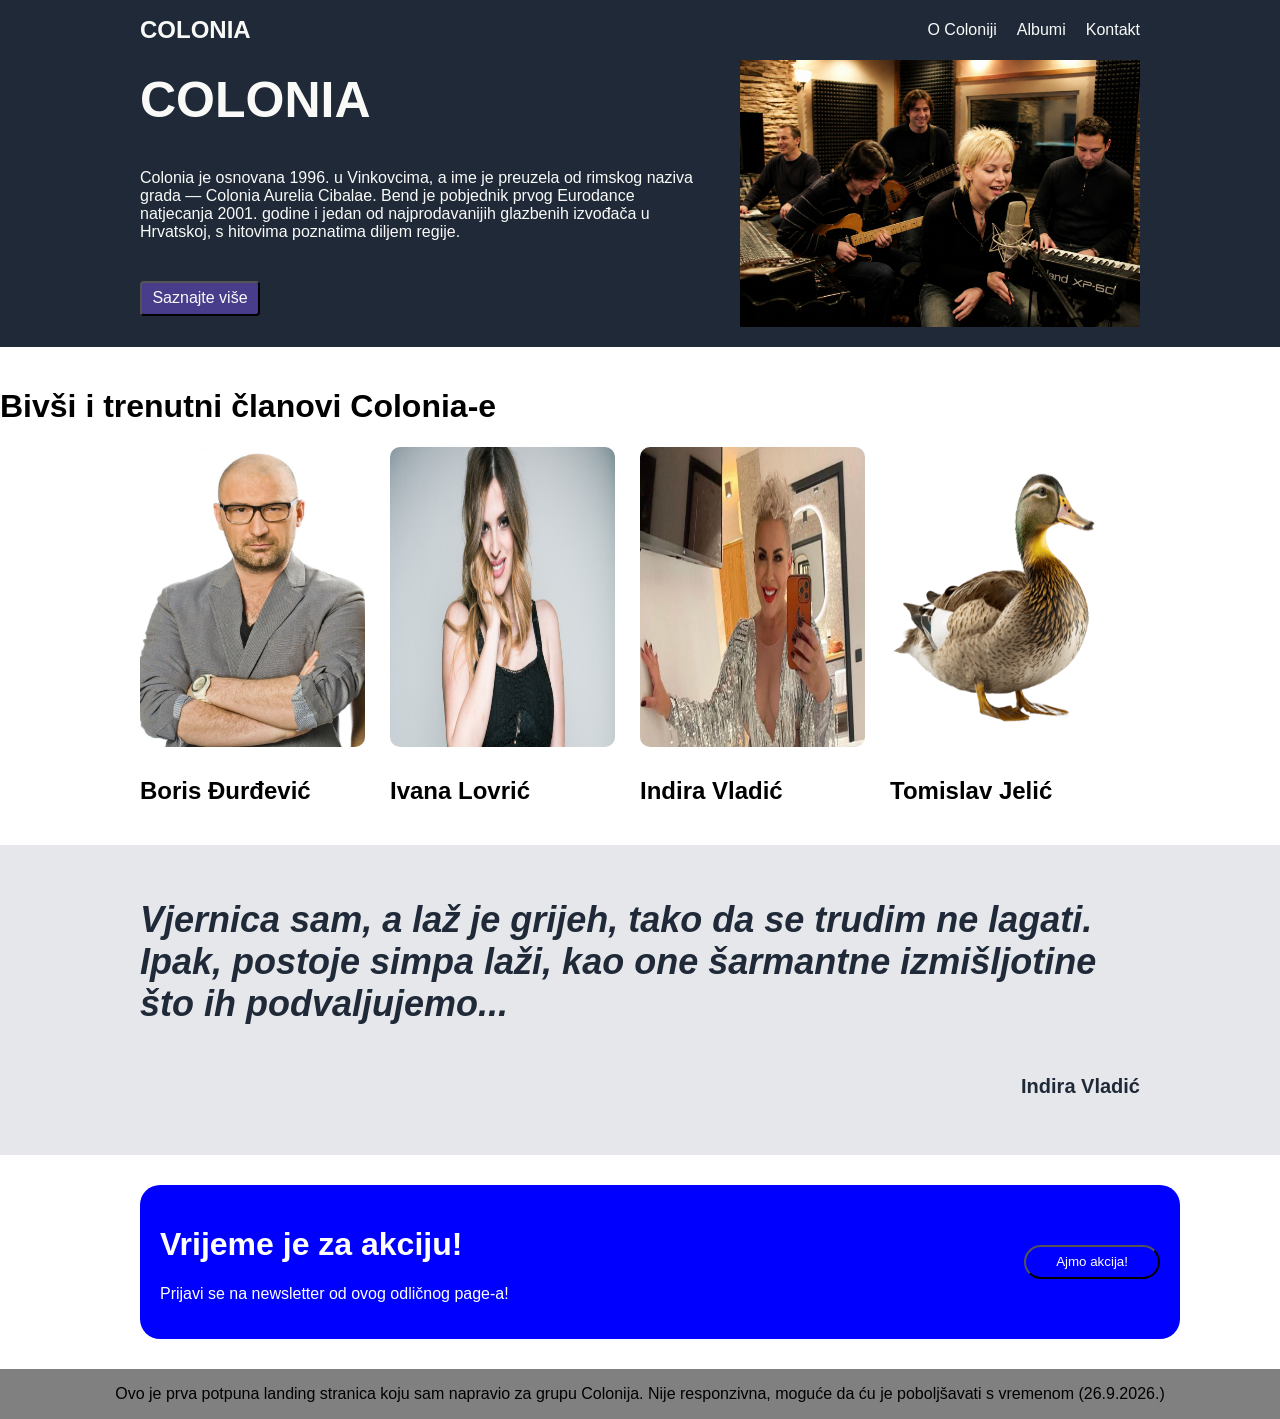
==== index.html @ 2676424a "Demo version of Colonia web-page" ====
<!DOCTYPE html>
<html>
    <head>
        <title>Colonia - web stranica</title>
        <meta charset="utf-8">
        <link rel="stylesheet" href="style.css">
    </head>

    <body>
        <div class="hero-background">
            <div class="header">
                <div class="container">
                    <h1 class="logo">COLONIA</h1>
                    <div class="links">
                        <div class="hyperlink"><a>O Coloniji</a></div>
                        <div class="hyperlink"><a>Albumi</a></div>
                        <div class="hyperlink"><a>Kontakt</a></div>
                    </div>
                </div>
            </div>
        
            <div class="hero">
                <div class="container">
                    <div class="basic-info">
                        <h1 style="font-size:50px; font-weight:bolder; margin:0;">COLONIA</h1>
                        <p>Colonia je osnovana 1996. u Vinkovcima, a ime je preuzela od rimskog naziva grada — Colonia Aurelia Cibalae. Bend je pobjednik prvog Eurodance natjecanja 2001. godine i jedan od najprodavanijih glazbenih izvođača u Hrvatskoj, s hitovima poznatima diljem regije.</p>
                        <button class="button-hero">Saznajte više</button>
                    </div>
                    <img class="hero-image" src="./images/colonia.jpeg">
                </div>
            </div>
        </div>
        <div class="members">
            <h1 style="justify-self: center;" class="members-main">Bivši i trenutni članovi Colonia-e</h1>
            <div class="container">
                <div class="member">
                    <img src="./images/borisdjurdjevic.jpg">
                    <h2>Boris Đurđević</h2>
                </div>
                <div class="member">
                    <img src="./images/ivanalovric.png">
                    <h2>Ivana Lovrić</h2>
                </div>
                <div class="member">
                    <img src="./images/indiralovric.jpeg">
                    <h2>Indira Vladić</h2>
                </div>
                <div class="member">
                    <img src="./images/tomislavjelic.png">
                    <h2>Tomislav Jelić</h2>
                </div>
            </div>
        </div>
        <div class="quote">
            <div class="container">
                <h1 style="font-style:italic; font-size:36px;">Vjernica sam, a laž je grijeh, tako da se trudim ne lagati. Ipak, postoje simpa laži, kao one šarmantne izmišljotine što ih podvaljujemo...</h1>
                <h4 style="align-self: flex-end; font-size:20px;">Indira Vladić</h4>
            </div>
        </div>
        <div class="action-call">
            <div class="container">
                <div class="action-popup">
                    <div class="action-message">
                        <h1>Vrijeme je za akciju!</h1>
                        <p>Prijavi se na newsletter od ovog odličnog page-a!</p>
                    </div>
                    <button class="action-button">Ajmo akcija!</button>
                </div>
            </div>
        </div>
        <div class="footer">
            <p>Ovo je prva potpuna landing stranica koju sam napravio za grupu Colonija. Nije responzivna, moguće da ću je poboljšavati s vremenom (26.9.2026.)</p>
        </div>
    </body>
</html>
---- style.css ----
body {
    font-family: 'Roboto', sans-serif;
    margin:0;
    padding:0;
}

.container {
    max-width: 1000px;
    margin: 0 auto;
}

.header .container, 
.hero .container {
    display:flex;
    flex-direction:row;
    justify-content:space-between;
    align-items:center;
    color: #F9FAF8;
}

.hero .container {
    gap:30px;
}

.basic-info {
    display: flex;
    flex-direction:column;
    align-items:space-between;
    padding:0;
    gap:24px;
}

.links {
    gap: 20px;
    display: flex;
    flex-direction:row;
}

.logo {
    font-size: 24px;
}

.hero-background {
    background-color: #1F2937;
    padding-bottom: 20px;
}

.hero-image {
    max-width:400px;
    height:auto;
}

.button-hero {
    height:35px;
    width:120px;
    font-size:16px;
    border-radius:4px;
    background-color:darkslateblue;
    color:#F9FAF8;
    box-shadow: 3px;
}

.members {
    padding-top: 20px;
    padding-bottom: 20px;
}


.members .container {
    display:flex;
    flex-direction:row;
    gap:25px;
}

.member {
    display:flex;
    flex-direction:column;
    gap:10px;
}

.member img {
    width:225px;
    height:300px;
    border-radius: 10px;
}

.quote {
    background-color: #E5E7EB;
    color:#1F2937;
    padding:30px;
}

.quote .container {
    display:flex;
    flex-direction:column;
}

.action-call {
    padding:30px;
}

.action-popup {
    width:100%;
    height:auto;
    background-color: blue;
    display: flex;
    padding:20px;
    border-radius:20px;
    box-shadow: 20px;
    justify-content: space-between;
    align-items:center;
}

.action-message {
    display:block;
    color: white;
}

.action-button {
    display:flex;
    padding: 15px 30px;
    background-color: transparent;
    height: 20px;
    border-radius: 20px;
    color:white;
    align-items: center;
    justify-content: center;
}

.footer {
    display:flex;
    align-items: center;
    justify-content: center;
    margin-top: auto;
    background-color:gray
}
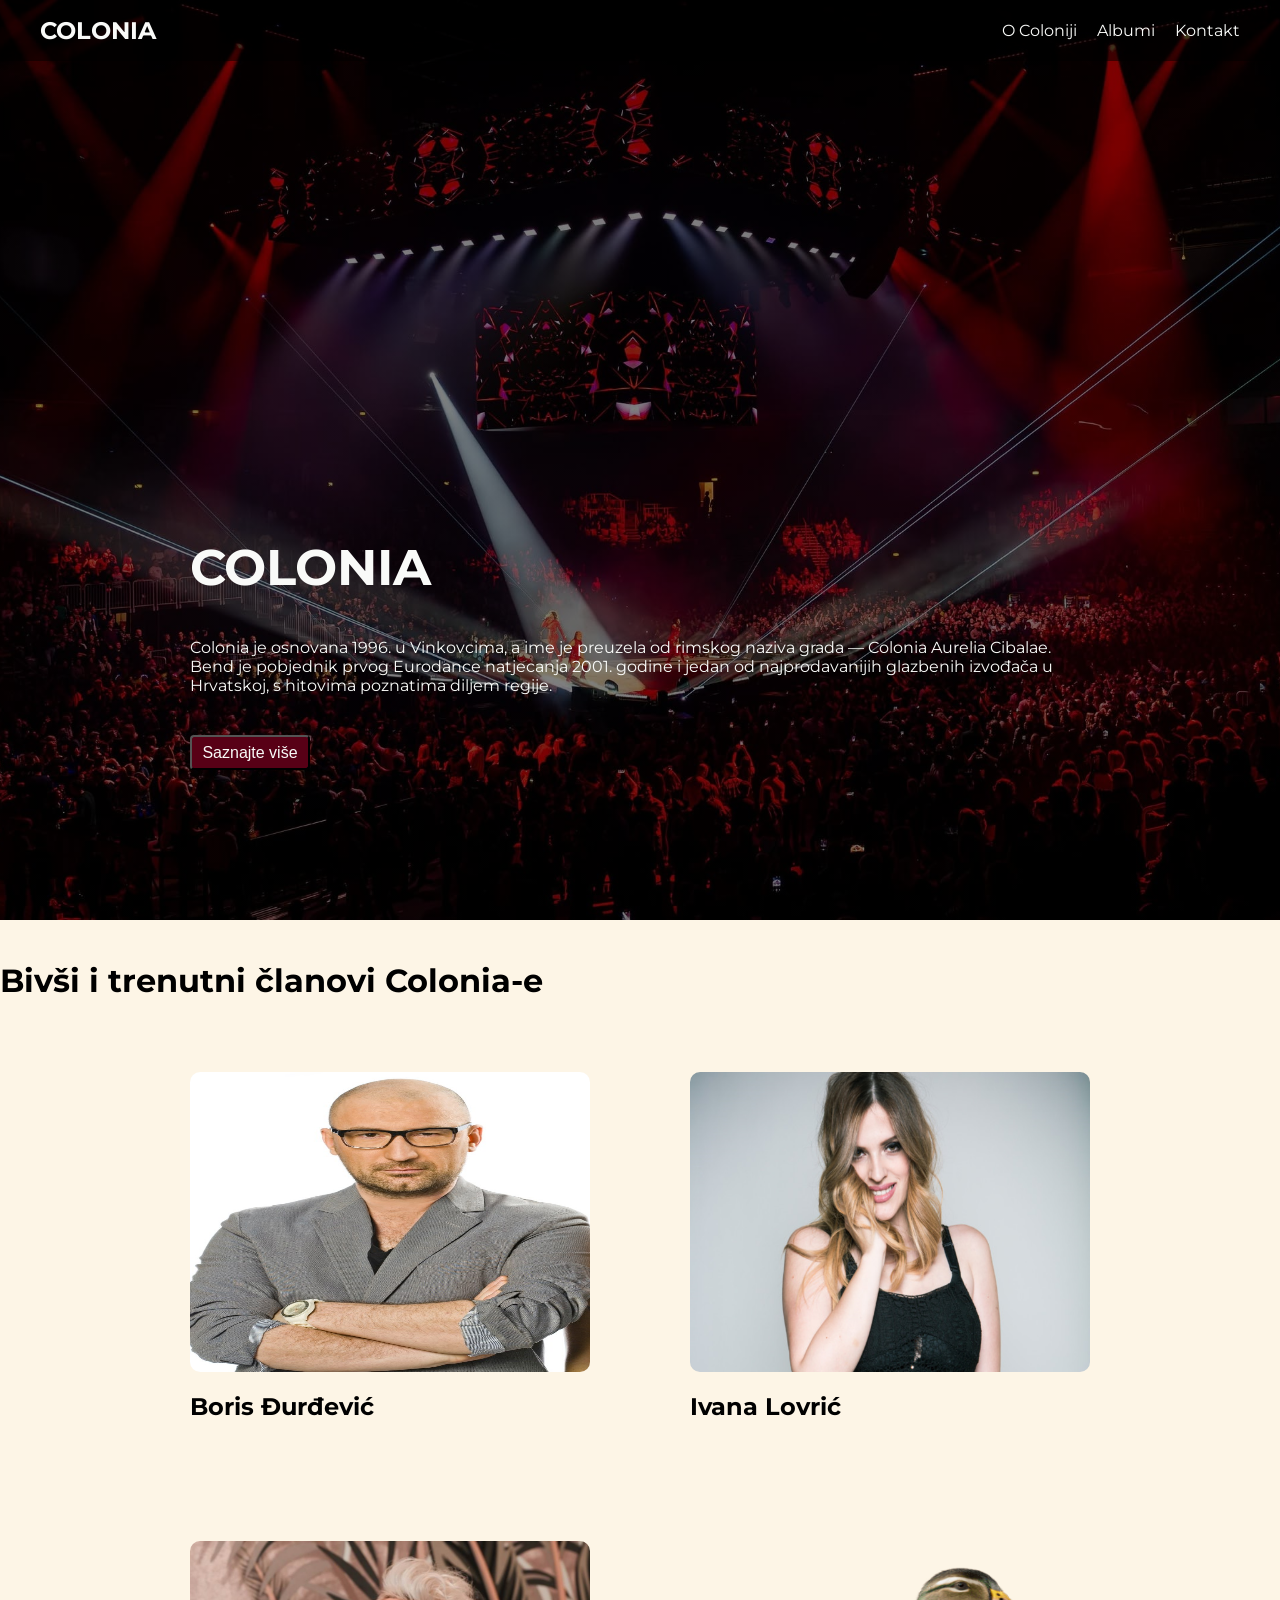
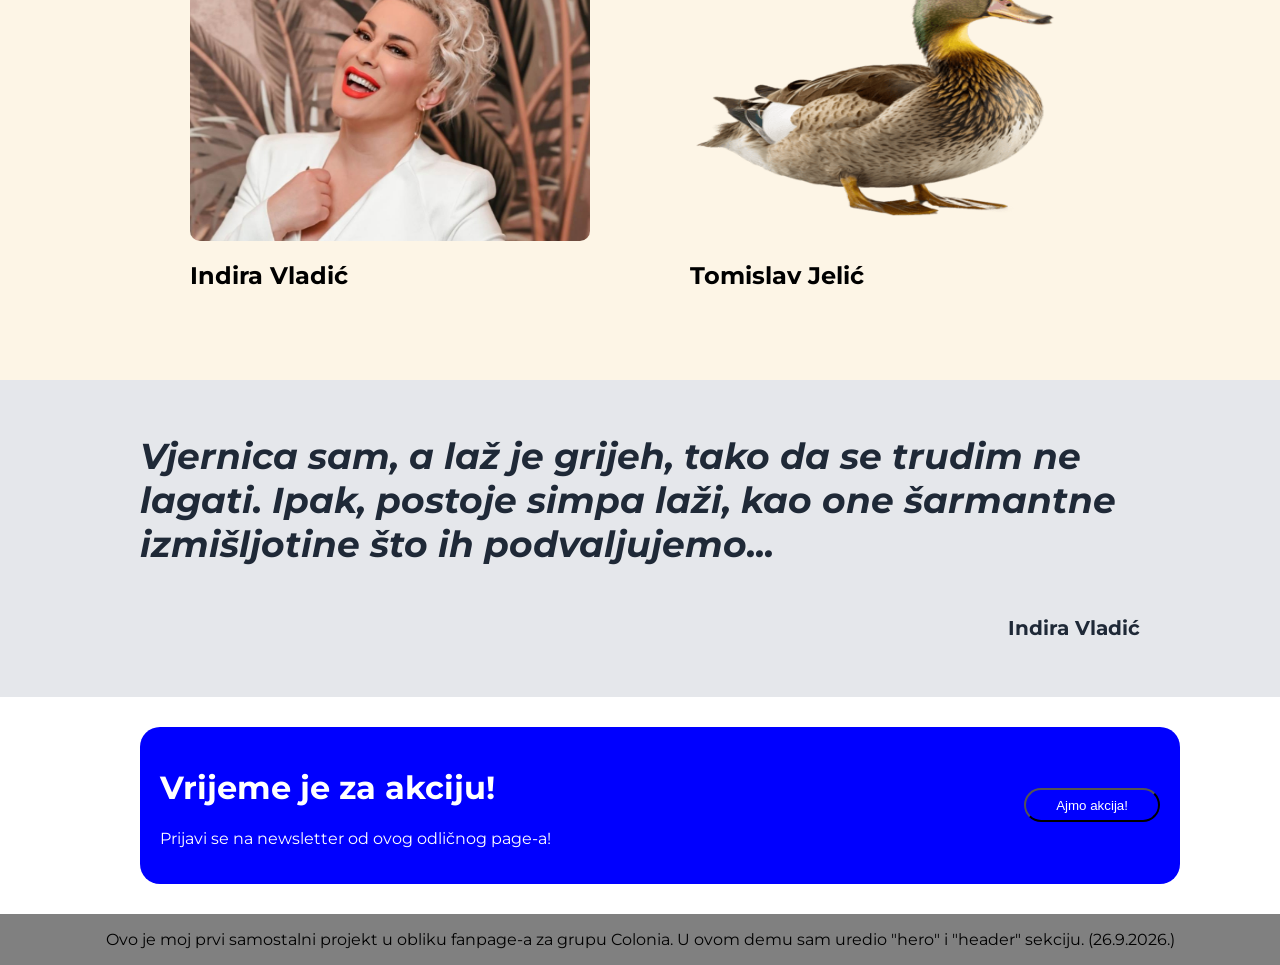
==== commit 5c082527: "Edited hero and header sections" ====
--- a/index.html
+++ b/index.html
@@ -4,6 +4,7 @@
         <title>Colonia - web stranica</title>
         <meta charset="utf-8">
         <link rel="stylesheet" href="style.css">
+        <link href="https://fonts.googleapis.com/css2?family=Montserrat:wght@400;700&display=swap" rel="stylesheet">
     </head>
 
     <body>
@@ -22,11 +23,10 @@
             <div class="hero">
                 <div class="container">
                     <div class="basic-info">
-                        <h1 style="font-size:50px; font-weight:bolder; margin:0;">COLONIA</h1>
+                        <h1>COLONIA</h1>
                         <p>Colonia je osnovana 1996. u Vinkovcima, a ime je preuzela od rimskog naziva grada — Colonia Aurelia Cibalae. Bend je pobjednik prvog Eurodance natjecanja 2001. godine i jedan od najprodavanijih glazbenih izvođača u Hrvatskoj, s hitovima poznatima diljem regije.</p>
                         <button class="button-hero">Saznajte više</button>
                     </div>
-                    <img class="hero-image" src="./images/colonia.jpeg">
                 </div>
             </div>
         </div>
@@ -42,7 +42,7 @@
                     <h2>Ivana Lovrić</h2>
                 </div>
                 <div class="member">
-                    <img src="./images/indiralovric.jpeg">
+                    <img src="./images/Indira-Levak-new.jpeg">
                     <h2>Indira Vladić</h2>
                 </div>
                 <div class="member">
@@ -69,7 +69,7 @@
             </div>
         </div>
         <div class="footer">
-            <p>Ovo je prva potpuna landing stranica koju sam napravio za grupu Colonija. Nije responzivna, moguće da ću je poboljšavati s vremenom (26.9.2026.)</p>
+            <p>Ovo je moj prvi samostalni projekt u obliku fanpage-a za grupu Colonia. U ovom demu sam uredio "hero" i "header" sekciju. (26.9.2026.)</p>
         </div>
     </body>
 </html>
--- a/style.css
+++ b/style.css
@@ -1,5 +1,5 @@
 body {
-    font-family: 'Roboto', sans-serif;
+    font-family: 'Montserrat', sans-serif;
     margin:0;
     padding:0;
 }
@@ -7,6 +7,15 @@
 .container {
     max-width: 1000px;
     margin: 0 auto;
+}
+
+.header {
+    position: fixed;
+    top: 0;
+    left: 0;
+    width: 100%;
+    z-index: 9999;
+    background-color: #00000080
 }
 
 .header .container, 
@@ -20,6 +29,13 @@
 
 .hero .container {
     gap:30px;
+    padding-top: 100px;
+    align-items: flex-end;
+    height: 80dvb;
+}
+
+.header .container {
+    max-width: 1200px;
 }
 
 .basic-info {
@@ -27,7 +43,14 @@
     flex-direction:column;
     align-items:space-between;
     padding:0;
+    margin:50px;
     gap:24px;
+}
+
+.basic-info h1 {
+    font-size:50px; 
+    font-weight:bolder; 
+    margin: 0;
 }
 
 .links {
@@ -41,8 +64,12 @@
 }
 
 .hero-background {
-    background-color: #1F2937;
+    background-image: linear-gradient(#00000080, #00000080), url("./images/hero-image.jpg");
+    background-size: cover;
+    background-repeat: no-repeat;
+    background-position: center 65%;
     padding-bottom: 20px;
+    min-height: 100dvb;
 }
 
 .hero-image {
@@ -55,7 +82,7 @@
     width:120px;
     font-size:16px;
     border-radius:4px;
-    background-color:darkslateblue;
+    background-color: #580016;
     color:#F9FAF8;
     box-shadow: 3px;
 }
@@ -63,23 +90,25 @@
 .members {
     padding-top: 20px;
     padding-bottom: 20px;
+    background-color: #FDF5E6;
+    flex-wrap: wrap;
 }
 
 
 .members .container {
     display:flex;
     flex-direction:row;
-    gap:25px;
+    flex-wrap: wrap;
 }
 
 .member {
     display:flex;
     flex-direction:column;
-    gap:10px;
+    margin:50px;
 }
 
 .member img {
-    width:225px;
+    width:400px;
     height:300px;
     border-radius: 10px;
 }
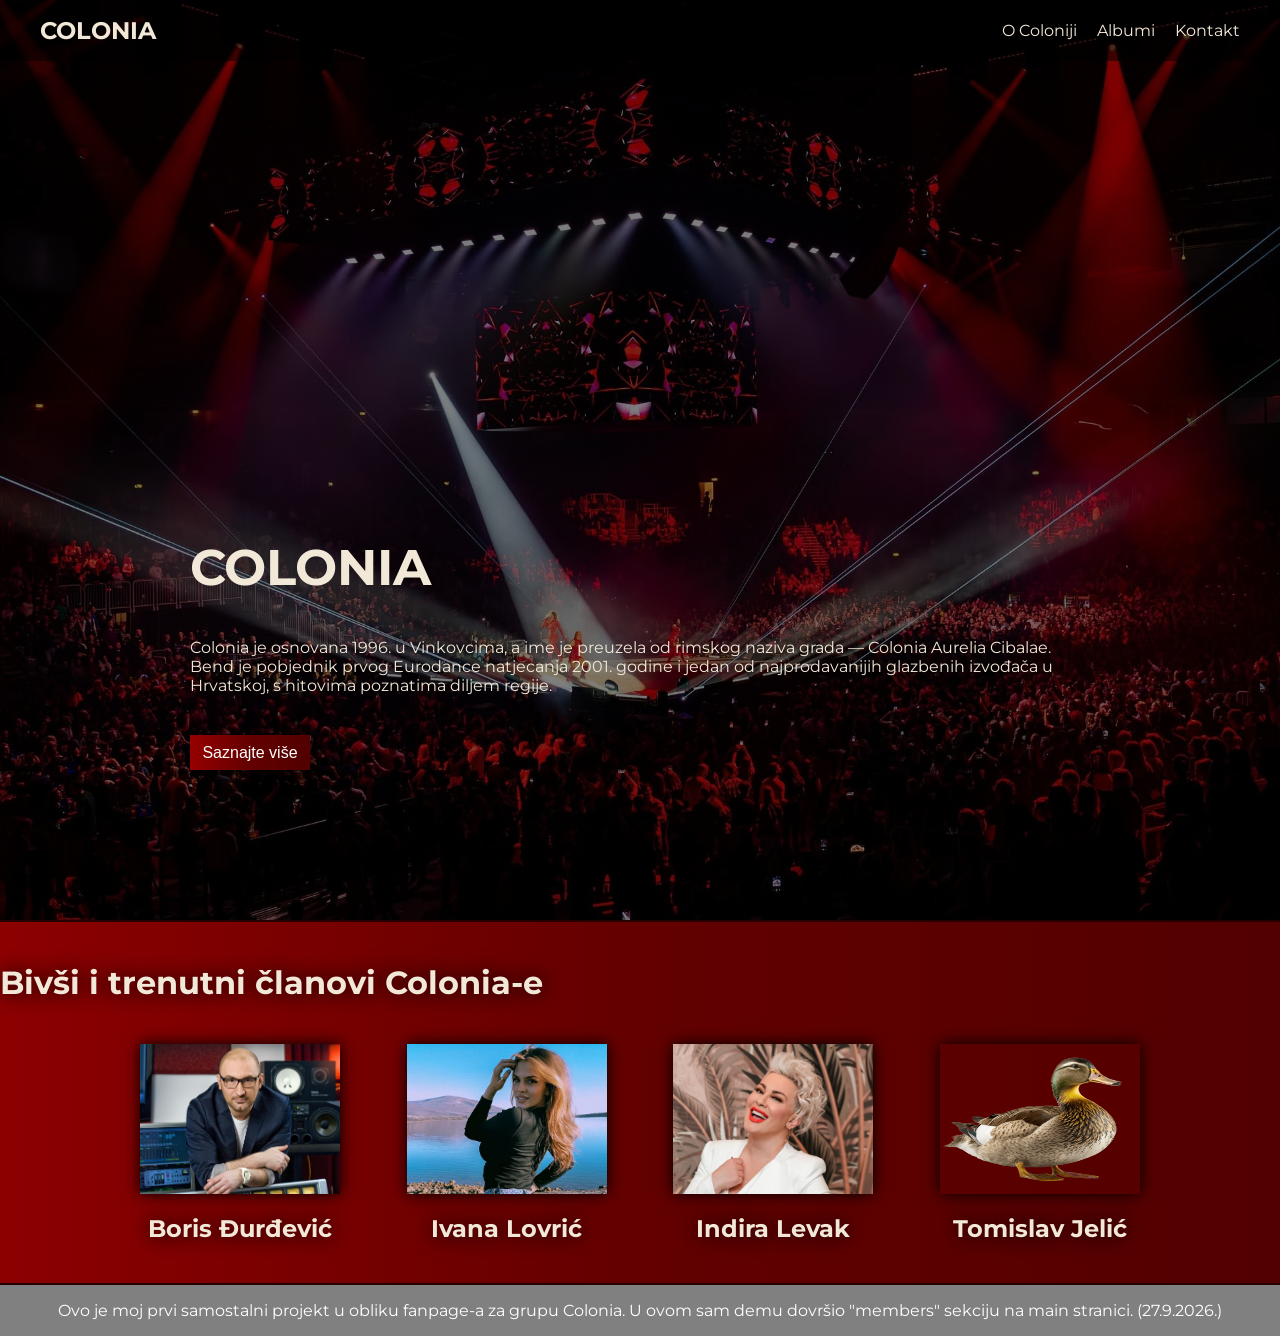
==== commit 7f4468f4: "Removed quote and action call parts, finished members part" ====
--- a/index.html
+++ b/index.html
@@ -31,45 +31,29 @@
             </div>
         </div>
         <div class="members">
-            <h1 style="justify-self: center;" class="members-main">Bivši i trenutni članovi Colonia-e</h1>
+            <h1>Bivši i trenutni članovi Colonia-e</h1>
             <div class="container">
                 <div class="member">
-                    <img src="./images/borisdjurdjevic.jpg">
+                    <img src="./images/Boris-Djurdjevic-new.jpg" alt="Boris Đurđević">
                     <h2>Boris Đurđević</h2>
                 </div>
                 <div class="member">
-                    <img src="./images/ivanalovric.png">
+                    <img src="./images/Ivana-Lovric-new.jpeg" alt="Ivana Lovrić">
                     <h2>Ivana Lovrić</h2>
                 </div>
                 <div class="member">
-                    <img src="./images/Indira-Levak-new.jpeg">
-                    <h2>Indira Vladić</h2>
+                    <img src="./images/Indira-Levak-new.jpeg" alt="Ivana Levak">
+                    <h2>Indira Levak</h2>
                 </div>
                 <div class="member">
-                    <img src="./images/tomislavjelic.png">
+                    <img src="./images/tomislavjelic.png" alt="Tomislav Jelić">
                     <h2>Tomislav Jelić</h2>
                 </div>
             </div>
         </div>
-        <div class="quote">
-            <div class="container">
-                <h1 style="font-style:italic; font-size:36px;">Vjernica sam, a laž je grijeh, tako da se trudim ne lagati. Ipak, postoje simpa laži, kao one šarmantne izmišljotine što ih podvaljujemo...</h1>
-                <h4 style="align-self: flex-end; font-size:20px;">Indira Vladić</h4>
-            </div>
-        </div>
-        <div class="action-call">
-            <div class="container">
-                <div class="action-popup">
-                    <div class="action-message">
-                        <h1>Vrijeme je za akciju!</h1>
-                        <p>Prijavi se na newsletter od ovog odličnog page-a!</p>
-                    </div>
-                    <button class="action-button">Ajmo akcija!</button>
-                </div>
-            </div>
-        </div>
+<!-- Izbrisan je dio sa quote i poziv na akciju zato jer nije potrebno za moju konačnu viziju stranice -->
         <div class="footer">
-            <p>Ovo je moj prvi samostalni projekt u obliku fanpage-a za grupu Colonia. U ovom demu sam uredio "hero" i "header" sekciju. (26.9.2026.)</p>
+            <p>Ovo je moj prvi samostalni projekt u obliku fanpage-a za grupu Colonia. U ovom sam demu dovršio "members" sekciju na main stranici. (27.9.2026.)</p>
         </div>
     </body>
 </html>
--- a/style.css
+++ b/style.css
@@ -2,6 +2,7 @@
     font-family: 'Montserrat', sans-serif;
     margin:0;
     padding:0;
+    color: #F2E8D8;
 }
 
 .container {
@@ -24,7 +25,6 @@
     flex-direction:row;
     justify-content:space-between;
     align-items:center;
-    color: #F9FAF8;
 }
 
 .hero .container {
@@ -81,79 +81,47 @@
     height:35px;
     width:120px;
     font-size:16px;
-    border-radius:4px;
-    background-color: #580016;
-    color:#F9FAF8;
-    box-shadow: 3px;
+    background: #960000;
+    background: linear-gradient(90deg, rgba(150, 0, 0, 1) 0%, rgba(99, 0, 0, 1) 50%, rgba(82, 0, 0, 1) 100%);
+    border: 0;
+    box-shadow:   0 0 20px #000000;
+    color:white; 
 }
 
 .members {
     padding-top: 20px;
     padding-bottom: 20px;
-    background-color: #FDF5E6;
+    background: #8c0000;
+    background: linear-gradient(90deg, rgba(140, 0, 0, 1) 0%, rgba(99, 0, 0, 1) 50%, rgba(82, 0, 0, 1) 100%);  
     flex-wrap: wrap;
+    border-style: solid;
+    border-width: 2px 0;
+    border-color: #260000;
+    text-shadow: 0 0 20px black;
 }
 
+.members h1 {
+    justify-self: center;
+    padding: 0 0 20px 0;
+}
 
 .members .container {
     display:flex;
     flex-direction:row;
     flex-wrap: wrap;
+    justify-content: space-between;
 }
 
 .member {
     display:flex;
     flex-direction:column;
-    margin:50px;
+    align-items: center;
 }
 
 .member img {
-    width:400px;
-    height:300px;
-    border-radius: 10px;
-}
-
-.quote {
-    background-color: #E5E7EB;
-    color:#1F2937;
-    padding:30px;
-}
-
-.quote .container {
-    display:flex;
-    flex-direction:column;
-}
-
-.action-call {
-    padding:30px;
-}
-
-.action-popup {
-    width:100%;
-    height:auto;
-    background-color: blue;
-    display: flex;
-    padding:20px;
-    border-radius:20px;
-    box-shadow: 20px;
-    justify-content: space-between;
-    align-items:center;
-}
-
-.action-message {
-    display:block;
-    color: white;
-}
-
-.action-button {
-    display:flex;
-    padding: 15px 30px;
-    background-color: transparent;
-    height: 20px;
-    border-radius: 20px;
-    color:white;
-    align-items: center;
-    justify-content: center;
+    width:200px;
+    height:150px;
+    box-shadow: 0 0 15px black;
 }
 
 .footer {
@@ -161,5 +129,6 @@
     align-items: center;
     justify-content: center;
     margin-top: auto;
-    background-color:gray
+    background-color:gray;
+    color: white;
 }
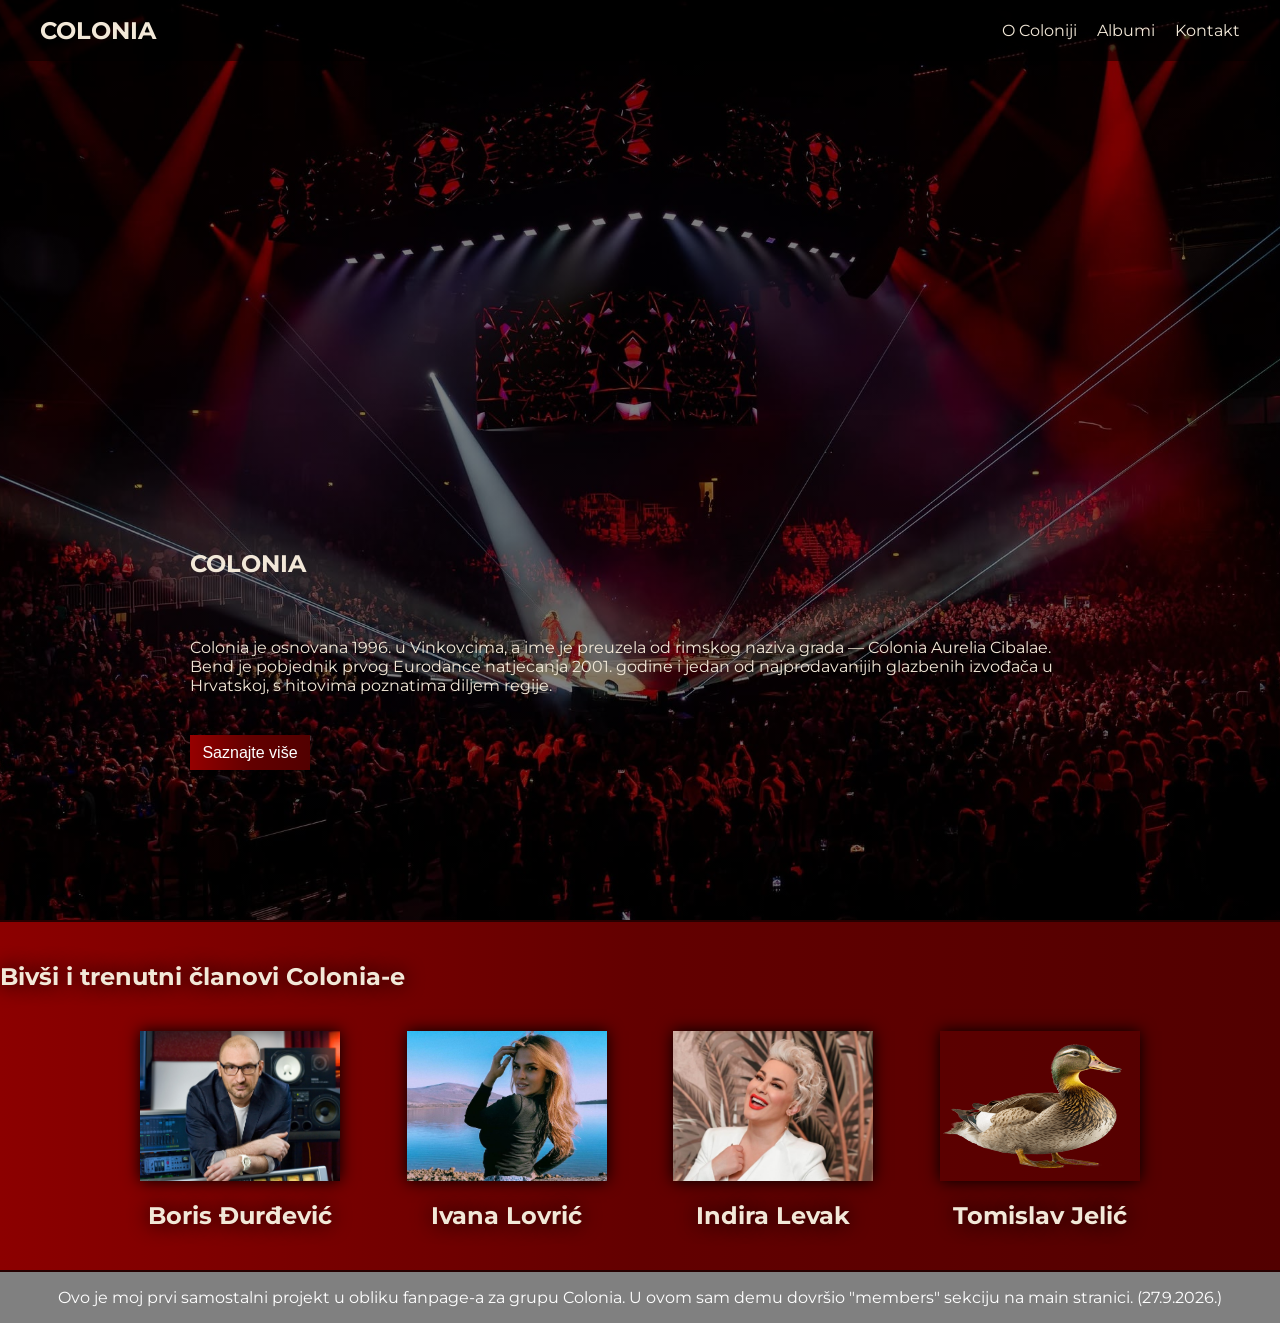
==== commit 0930fd21: "Minor HTML changes" ====
--- a/index.html
+++ b/index.html
@@ -9,28 +9,28 @@
 
     <body>
         <div class="hero-background">
-            <div class="header">
+            <header>
                 <div class="container">
                     <h1 class="logo">COLONIA</h1>
-                    <div class="links">
+                    <nav>
                         <div class="hyperlink"><a>O Coloniji</a></div>
                         <div class="hyperlink"><a>Albumi</a></div>
                         <div class="hyperlink"><a>Kontakt</a></div>
-                    </div>
-                </div>
-            </div>
+                    </nav>
+                 </div>
+            </header>
         
-            <div class="hero">
+            <section class="hero">
                 <div class="container">
-                    <div class="basic-info">
+                    <main>
                         <h1>COLONIA</h1>
                         <p>Colonia je osnovana 1996. u Vinkovcima, a ime je preuzela od rimskog naziva grada — Colonia Aurelia Cibalae. Bend je pobjednik prvog Eurodance natjecanja 2001. godine i jedan od najprodavanijih glazbenih izvođača u Hrvatskoj, s hitovima poznatima diljem regije.</p>
-                        <button class="button-hero">Saznajte više</button>
-                    </div>
+                        <button class="hero-button">Saznajte više</button>
+                    </main>
                 </div>
-            </div>
+            </section>
         </div>
-        <div class="members">
+        <section class="members">
             <h1>Bivši i trenutni članovi Colonia-e</h1>
             <div class="container">
                 <div class="member">
@@ -50,10 +50,10 @@
                     <h2>Tomislav Jelić</h2>
                 </div>
             </div>
-        </div>
+        </section>
 <!-- Izbrisan je dio sa quote i poziv na akciju zato jer nije potrebno za moju konačnu viziju stranice -->
-        <div class="footer">
+        <footer>
             <p>Ovo je moj prvi samostalni projekt u obliku fanpage-a za grupu Colonia. U ovom sam demu dovršio "members" sekciju na main stranici. (27.9.2026.)</p>
         </div>
-    </body>
+    </footer>
 </html>
--- a/style.css
+++ b/style.css
@@ -10,7 +10,7 @@
     margin: 0 auto;
 }
 
-.header {
+header {
     position: fixed;
     top: 0;
     left: 0;
@@ -19,7 +19,7 @@
     background-color: #00000080
 }
 
-.header .container, 
+header .container, 
 .hero .container {
     display:flex;
     flex-direction:row;
@@ -34,11 +34,11 @@
     height: 80dvb;
 }
 
-.header .container {
+header .container {
     max-width: 1200px;
 }
 
-.basic-info {
+main {
     display: flex;
     flex-direction:column;
     align-items:space-between;
@@ -53,7 +53,7 @@
     margin: 0;
 }
 
-.links {
+nav {
     gap: 20px;
     display: flex;
     flex-direction:row;
@@ -77,7 +77,7 @@
     height:auto;
 }
 
-.button-hero {
+.hero-button {
     height:35px;
     width:120px;
     font-size:16px;
@@ -124,7 +124,7 @@
     box-shadow: 0 0 15px black;
 }
 
-.footer {
+footer {
     display:flex;
     align-items: center;
     justify-content: center;
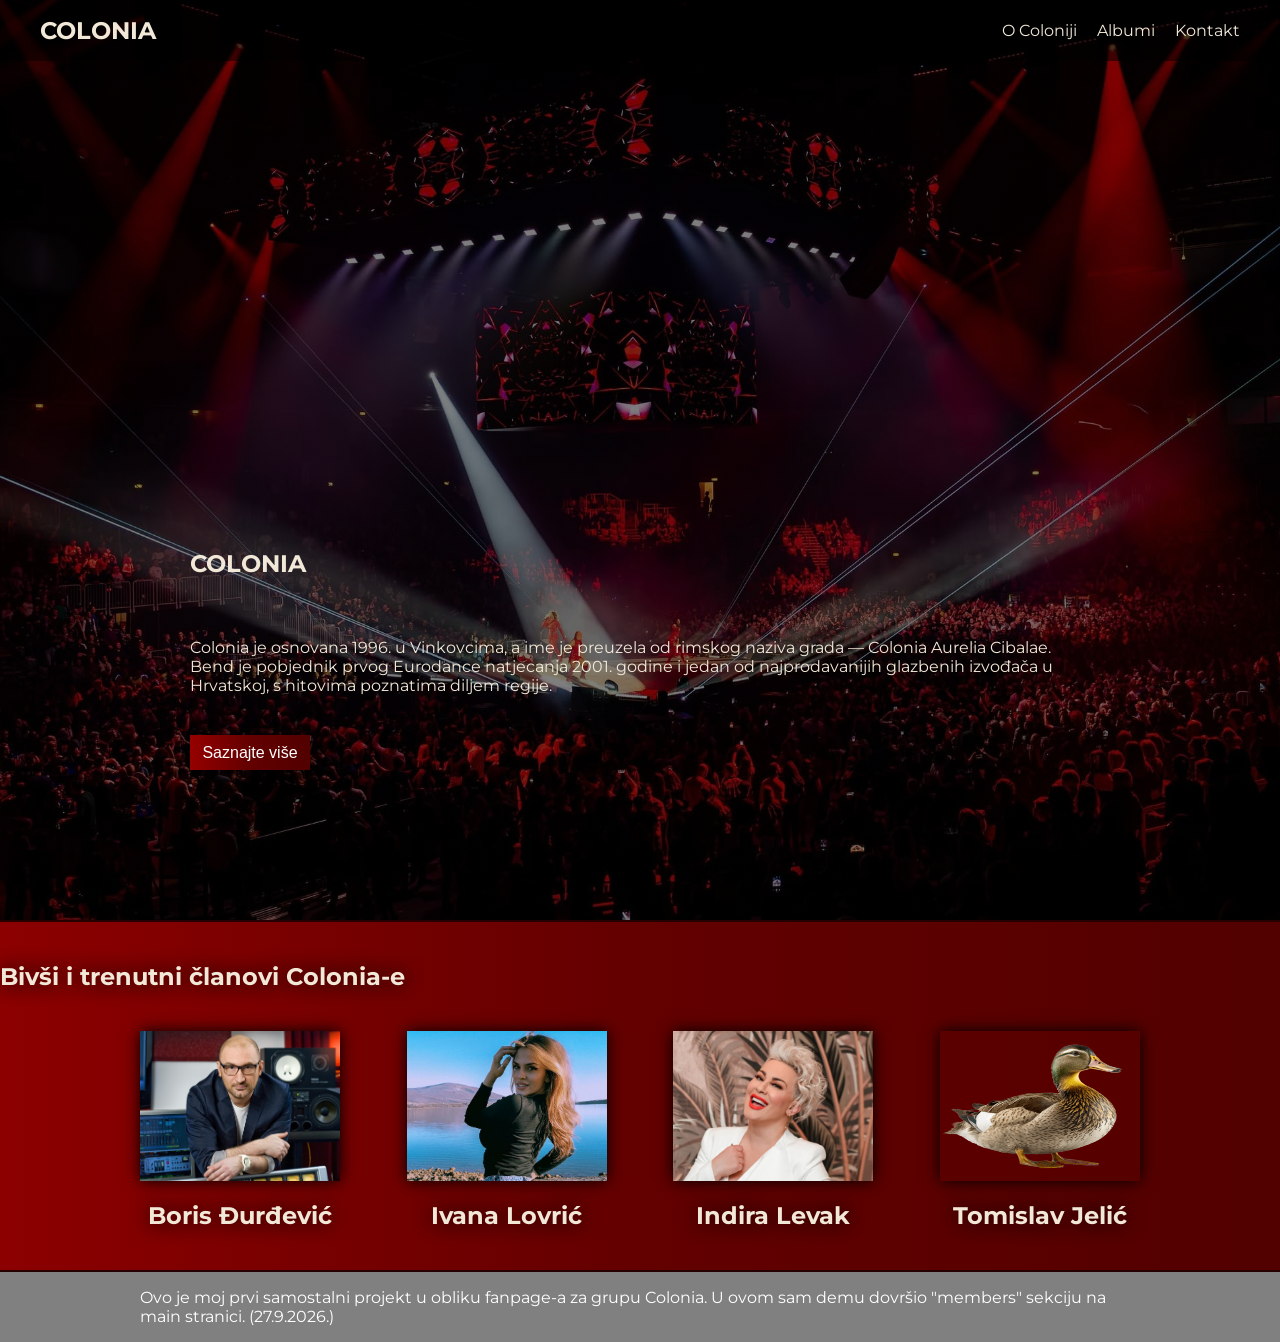
==== commit a35bcafd: "More HTML and CSS changes" ====
--- a/index.html
+++ b/index.html
@@ -11,11 +11,11 @@
         <div class="hero-background">
             <header>
                 <div class="container">
-                    <h1 class="logo">COLONIA</h1>
+                    <p class="logo">COLONIA</p>
                     <nav>
-                        <div class="hyperlink"><a>O Coloniji</a></div>
-                        <div class="hyperlink"><a>Albumi</a></div>
-                        <div class="hyperlink"><a>Kontakt</a></div>
+                        <a>O Coloniji</a>
+                        <a>Albumi</a>
+                        <a>Kontakt</a>
                     </nav>
                  </div>
             </header>
@@ -30,6 +30,7 @@
                 </div>
             </section>
         </div>
+
         <section class="members">
             <h1>Bivši i trenutni članovi Colonia-e</h1>
             <div class="container">
@@ -42,7 +43,7 @@
                     <h2>Ivana Lovrić</h2>
                 </div>
                 <div class="member">
-                    <img src="./images/Indira-Levak-new.jpeg" alt="Ivana Levak">
+                    <img src="./images/Indira-Levak-new.jpeg" alt="Indira Levak">
                     <h2>Indira Levak</h2>
                 </div>
                 <div class="member">
@@ -53,7 +54,9 @@
         </section>
 <!-- Izbrisan je dio sa quote i poziv na akciju zato jer nije potrebno za moju konačnu viziju stranice -->
         <footer>
-            <p>Ovo je moj prvi samostalni projekt u obliku fanpage-a za grupu Colonia. U ovom sam demu dovršio "members" sekciju na main stranici. (27.9.2026.)</p>
-        </div>
-    </footer>
+            <div class="container">
+                <p>Ovo je moj prvi samostalni projekt u obliku fanpage-a za grupu Colonia. U ovom sam demu dovršio "members" sekciju na main stranici. (27.9.2026.)</p>
+            </div>
+        </footer>
+    </body>
 </html>
--- a/style.css
+++ b/style.css
@@ -16,7 +16,19 @@
     left: 0;
     width: 100%;
     z-index: 9999;
-    background-color: #00000080
+    background-color: #00000080;
+}
+
+nav {
+    gap: 20px;
+    display: flex;
+    flex-direction:row;
+}
+
+.logo {
+    font-size: 24px;
+    font-weight: bold;
+    margin: 16px 0;
 }
 
 header .container, 
@@ -51,16 +63,6 @@
     font-size:50px; 
     font-weight:bolder; 
     margin: 0;
-}
-
-nav {
-    gap: 20px;
-    display: flex;
-    flex-direction:row;
-}
-
-.logo {
-    font-size: 24px;
 }
 
 .hero-background {
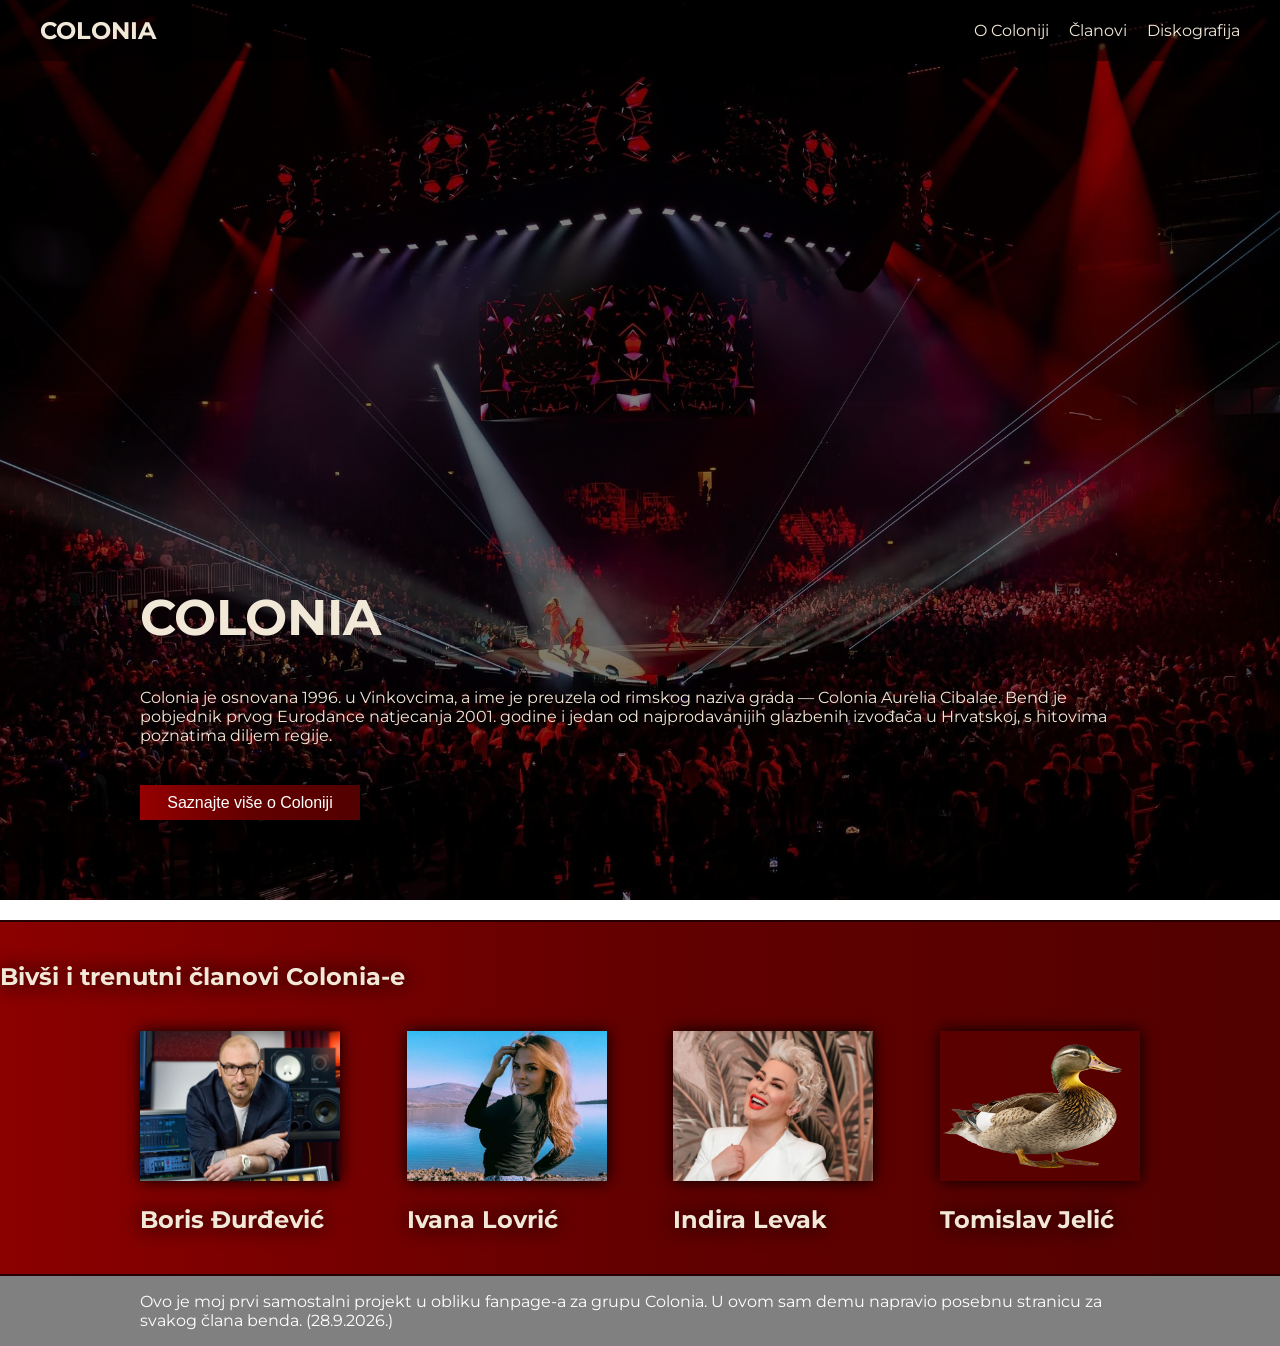
==== commit 89b1f4b8: "Added member pages" ====
--- a/index.html
+++ b/index.html
@@ -14,8 +14,8 @@
                     <p class="logo">COLONIA</p>
                     <nav>
                         <a>O Coloniji</a>
-                        <a>Albumi</a>
-                        <a>Kontakt</a>
+                        <a>Članovi</a>
+                        <a>Diskografija</a>
                     </nav>
                  </div>
             </header>
@@ -25,7 +25,7 @@
                     <main>
                         <h1>COLONIA</h1>
                         <p>Colonia je osnovana 1996. u Vinkovcima, a ime je preuzela od rimskog naziva grada — Colonia Aurelia Cibalae. Bend je pobjednik prvog Eurodance natjecanja 2001. godine i jedan od najprodavanijih glazbenih izvođača u Hrvatskoj, s hitovima poznatima diljem regije.</p>
-                        <button class="hero-button">Saznajte više</button>
+                        <button class="hero-button">Saznajte više o Coloniji</button>
                     </main>
                 </div>
             </section>
@@ -34,28 +34,28 @@
         <section class="members">
             <h1>Bivši i trenutni članovi Colonia-e</h1>
             <div class="container">
-                <div class="member">
+                <div class="member"><a href="./pages/members/boris-djurdjevic.html">
                     <img src="./images/Boris-Djurdjevic-new.jpg" alt="Boris Đurđević">
                     <h2>Boris Đurđević</h2>
-                </div>
-                <div class="member">
+                </a></div>
+                <div class="member"><a href="./pages/members/ivana-lovric.html">
                     <img src="./images/Ivana-Lovric-new.jpeg" alt="Ivana Lovrić">
                     <h2>Ivana Lovrić</h2>
-                </div>
-                <div class="member">
+                </a></div>
+                <div class="member"><a href="./pages/members/indira-levak.html">
                     <img src="./images/Indira-Levak-new.jpeg" alt="Indira Levak">
                     <h2>Indira Levak</h2>
-                </div>
-                <div class="member">
+               </a> </div>
+                <div class="member"><a href="./pages/members/tomislav-jelic.html">
                     <img src="./images/tomislavjelic.png" alt="Tomislav Jelić">
                     <h2>Tomislav Jelić</h2>
-                </div>
+                </a></div>
             </div>
         </section>
 <!-- Izbrisan je dio sa quote i poziv na akciju zato jer nije potrebno za moju konačnu viziju stranice -->
         <footer>
             <div class="container">
-                <p>Ovo je moj prvi samostalni projekt u obliku fanpage-a za grupu Colonia. U ovom sam demu dovršio "members" sekciju na main stranici. (27.9.2026.)</p>
+                <p>Ovo je moj prvi samostalni projekt u obliku fanpage-a za grupu Colonia. U ovom sam demu napravio posebnu stranicu za svakog člana benda. (28.9.2026.)</p>
             </div>
         </footer>
     </body>
--- a/style.css
+++ b/style.css
@@ -31,6 +31,11 @@
     margin: 16px 0;
 }
 
+a {
+    text-decoration: none;
+    color: #F2E8D8;
+}
+
 header .container, 
 .hero .container {
     display:flex;
@@ -55,11 +60,10 @@
     flex-direction:column;
     align-items:space-between;
     padding:0;
-    margin:50px;
     gap:24px;
 }
 
-.basic-info h1 {
+.hero h1 {
     font-size:50px; 
     font-weight:bolder; 
     margin: 0;
@@ -70,6 +74,7 @@
     background-size: cover;
     background-repeat: no-repeat;
     background-position: center 65%;
+    background-attachment: fixed;
     padding-bottom: 20px;
     min-height: 100dvb;
 }
@@ -81,7 +86,8 @@
 
 .hero-button {
     height:35px;
-    width:120px;
+    width:220px;
+    padding: 0 20px;
     font-size:16px;
     background: #960000;
     background: linear-gradient(90deg, rgba(150, 0, 0, 1) 0%, rgba(99, 0, 0, 1) 50%, rgba(82, 0, 0, 1) 100%);
@@ -95,7 +101,6 @@
     padding-bottom: 20px;
     background: #8c0000;
     background: linear-gradient(90deg, rgba(140, 0, 0, 1) 0%, rgba(99, 0, 0, 1) 50%, rgba(82, 0, 0, 1) 100%);  
-    flex-wrap: wrap;
     border-style: solid;
     border-width: 2px 0;
     border-color: #260000;
@@ -112,6 +117,7 @@
     flex-direction:row;
     flex-wrap: wrap;
     justify-content: space-between;
+    min-width:1000px;
 }
 
 .member {
@@ -133,4 +139,73 @@
     margin-top: auto;
     background-color:gray;
     color: white;
-}+}
+
+.hero-background.members-page {
+    padding-top: 160px;
+    padding-bottom: 40px;
+    min-height:0;
+    background-image:  linear-gradient(#00000080, #00000080), url("./images/hero-image.jpg");
+    background-repeat: no-repeat;
+    background-position: center 65%;
+    background-size: cover;
+    background-attachment: fixed;
+}
+
+.naslov h1 {
+    font-size: 50px;
+    margin:0px;
+    margin:0px;
+    text-shadow: 0 0 20px black
+}
+
+#image1 {
+    float: left;
+    width: 300px;
+    height: 225px;
+    margin: 0 20px 20px 0;
+    box-shadow: 0 0 10px #260000;
+}
+
+#image2 {
+    float: right;
+    width: 200px;
+    height: 280px;
+}
+
+#image3 {
+    float: right;
+    width:200px;
+    height:300px;
+}
+
+#image4 {
+    float: right;
+    width:300px;
+    height:375px;
+}
+
+#image5 {
+    float:right;
+    width:195px;
+    height:144px;
+}
+
+#image2, #image3, #image4, #image5 {
+    margin: 20px 0 20px 20px;
+    box-shadow: 0 0 10px #260000;
+}
+
+.member-info p {
+    margin-bottom: 5px;
+}
+.member-info {
+    background: linear-gradient(90deg, rgba(140, 0, 0, 1) 0%, rgba(99, 0, 0, 1) 50%, rgba(82, 0, 0, 1) 100%);
+    height: auto;
+    display: flow-root;
+    padding: 20px 0;
+    border-width: 2px 0;
+    border-color: #260000;
+    text-align:justify;
+}
+
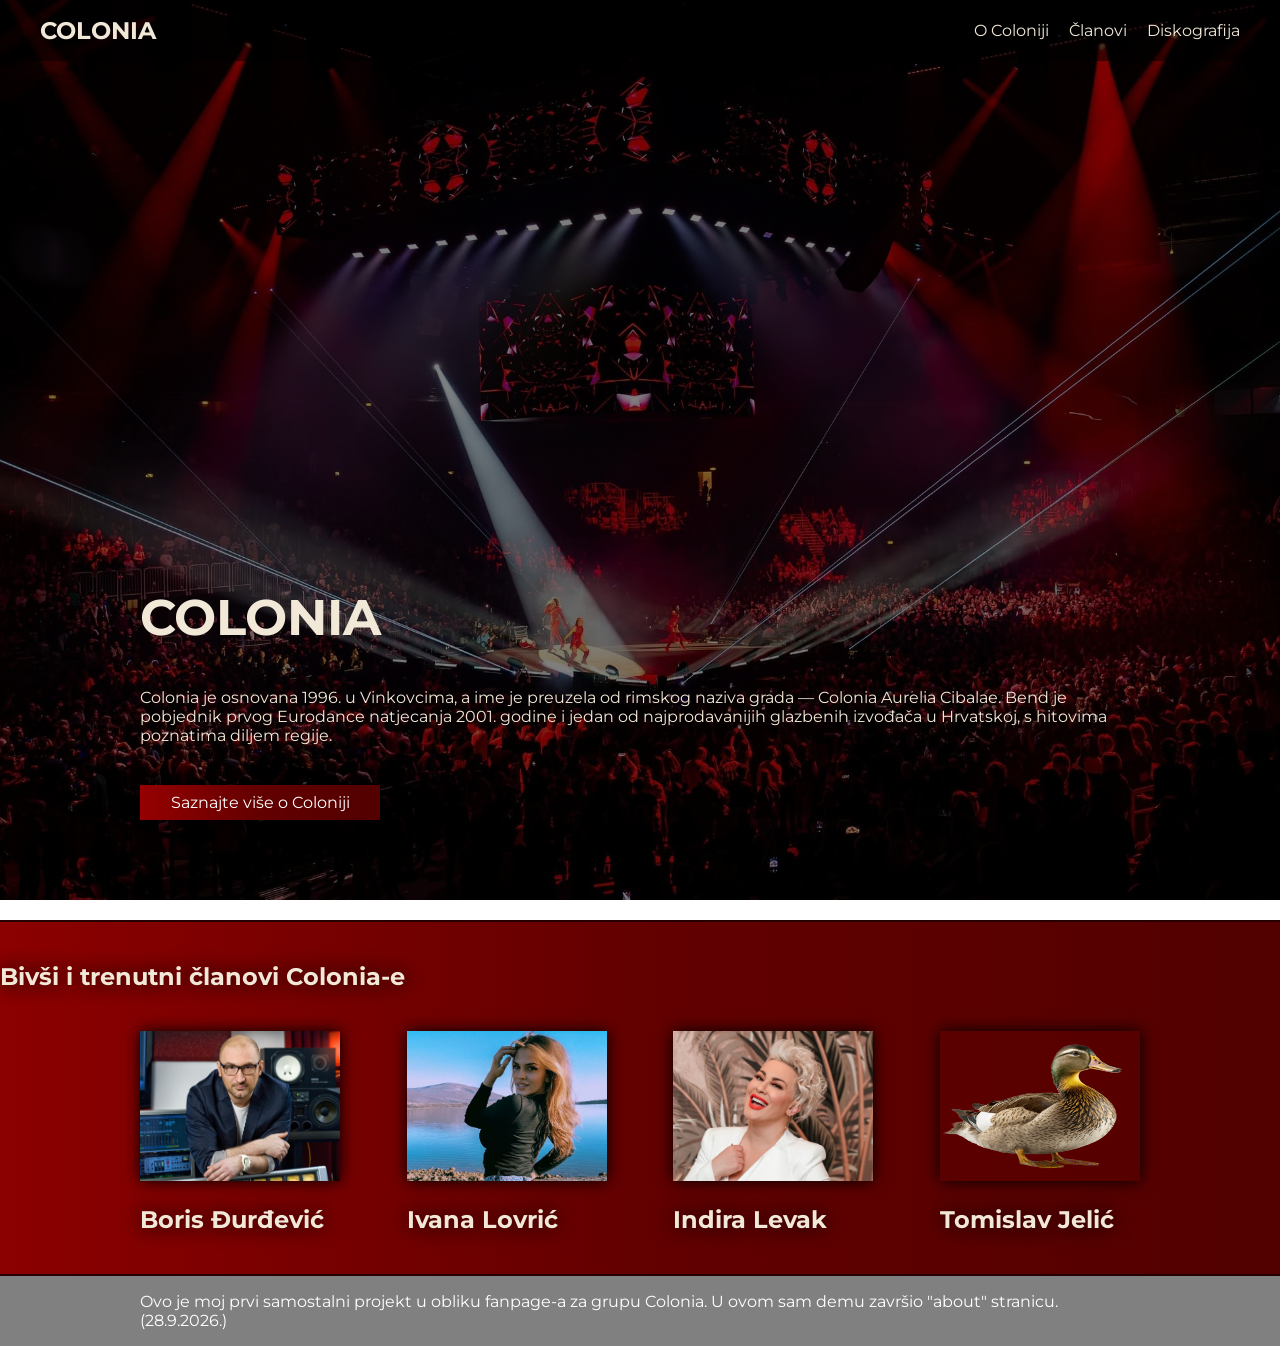
==== commit 87fa631c: "Added about page" ====
--- a/index.html
+++ b/index.html
@@ -11,10 +11,10 @@
         <div class="hero-background">
             <header>
                 <div class="container">
-                    <p class="logo">COLONIA</p>
+                    <p class="logo"><a href="index.html">COLONIA</a></p>
                     <nav>
-                        <a>O Coloniji</a>
-                        <a>Članovi</a>
+                        <a href="pages/about.html">O Coloniji</a>
+                        <a href="#members">Članovi</a>
                         <a>Diskografija</a>
                     </nav>
                  </div>
@@ -25,13 +25,13 @@
                     <main>
                         <h1>COLONIA</h1>
                         <p>Colonia je osnovana 1996. u Vinkovcima, a ime je preuzela od rimskog naziva grada — Colonia Aurelia Cibalae. Bend je pobjednik prvog Eurodance natjecanja 2001. godine i jedan od najprodavanijih glazbenih izvođača u Hrvatskoj, s hitovima poznatima diljem regije.</p>
-                        <button class="hero-button">Saznajte više o Coloniji</button>
+                        <a class="hero-button" href="pages/about.html">Saznajte više o Coloniji</a>
                     </main>
                 </div>
             </section>
         </div>
 
-        <section class="members">
+        <section id="members">
             <h1>Bivši i trenutni članovi Colonia-e</h1>
             <div class="container">
                 <div class="member"><a href="./pages/members/boris-djurdjevic.html">
@@ -55,7 +55,7 @@
 <!-- Izbrisan je dio sa quote i poziv na akciju zato jer nije potrebno za moju konačnu viziju stranice -->
         <footer>
             <div class="container">
-                <p>Ovo je moj prvi samostalni projekt u obliku fanpage-a za grupu Colonia. U ovom sam demu napravio posebnu stranicu za svakog člana benda. (28.9.2026.)</p>
+                <p>Ovo je moj prvi samostalni projekt u obliku fanpage-a za grupu Colonia. U ovom sam demu završio "about" stranicu. (28.9.2026.)</p>
             </div>
         </footer>
     </body>
--- a/style.css
+++ b/style.css
@@ -1,3 +1,7 @@
+html {
+    scroll-behavior: smooth;
+}
+
 body {
     font-family: 'Montserrat', sans-serif;
     margin:0;
@@ -85,8 +89,9 @@
 }
 
 .hero-button {
+    display:block;
     height:35px;
-    width:220px;
+    width:200px;
     padding: 0 20px;
     font-size:16px;
     background: #960000;
@@ -94,9 +99,11 @@
     border: 0;
     box-shadow:   0 0 20px #000000;
     color:white; 
-}
-
-.members {
+    text-align: center;
+    align-content:center;
+}
+
+#members {
     padding-top: 20px;
     padding-bottom: 20px;
     background: #8c0000;
@@ -107,12 +114,12 @@
     text-shadow: 0 0 20px black;
 }
 
-.members h1 {
+#members h1 {
     justify-self: center;
     padding: 0 0 20px 0;
 }
 
-.members .container {
+#members .container {
     display:flex;
     flex-direction:row;
     flex-wrap: wrap;
@@ -199,7 +206,7 @@
 .member-info p {
     margin-bottom: 5px;
 }
-.member-info {
+#member-info, #about-info {
     background: linear-gradient(90deg, rgba(140, 0, 0, 1) 0%, rgba(99, 0, 0, 1) 50%, rgba(82, 0, 0, 1) 100%);
     height: auto;
     display: flow-root;
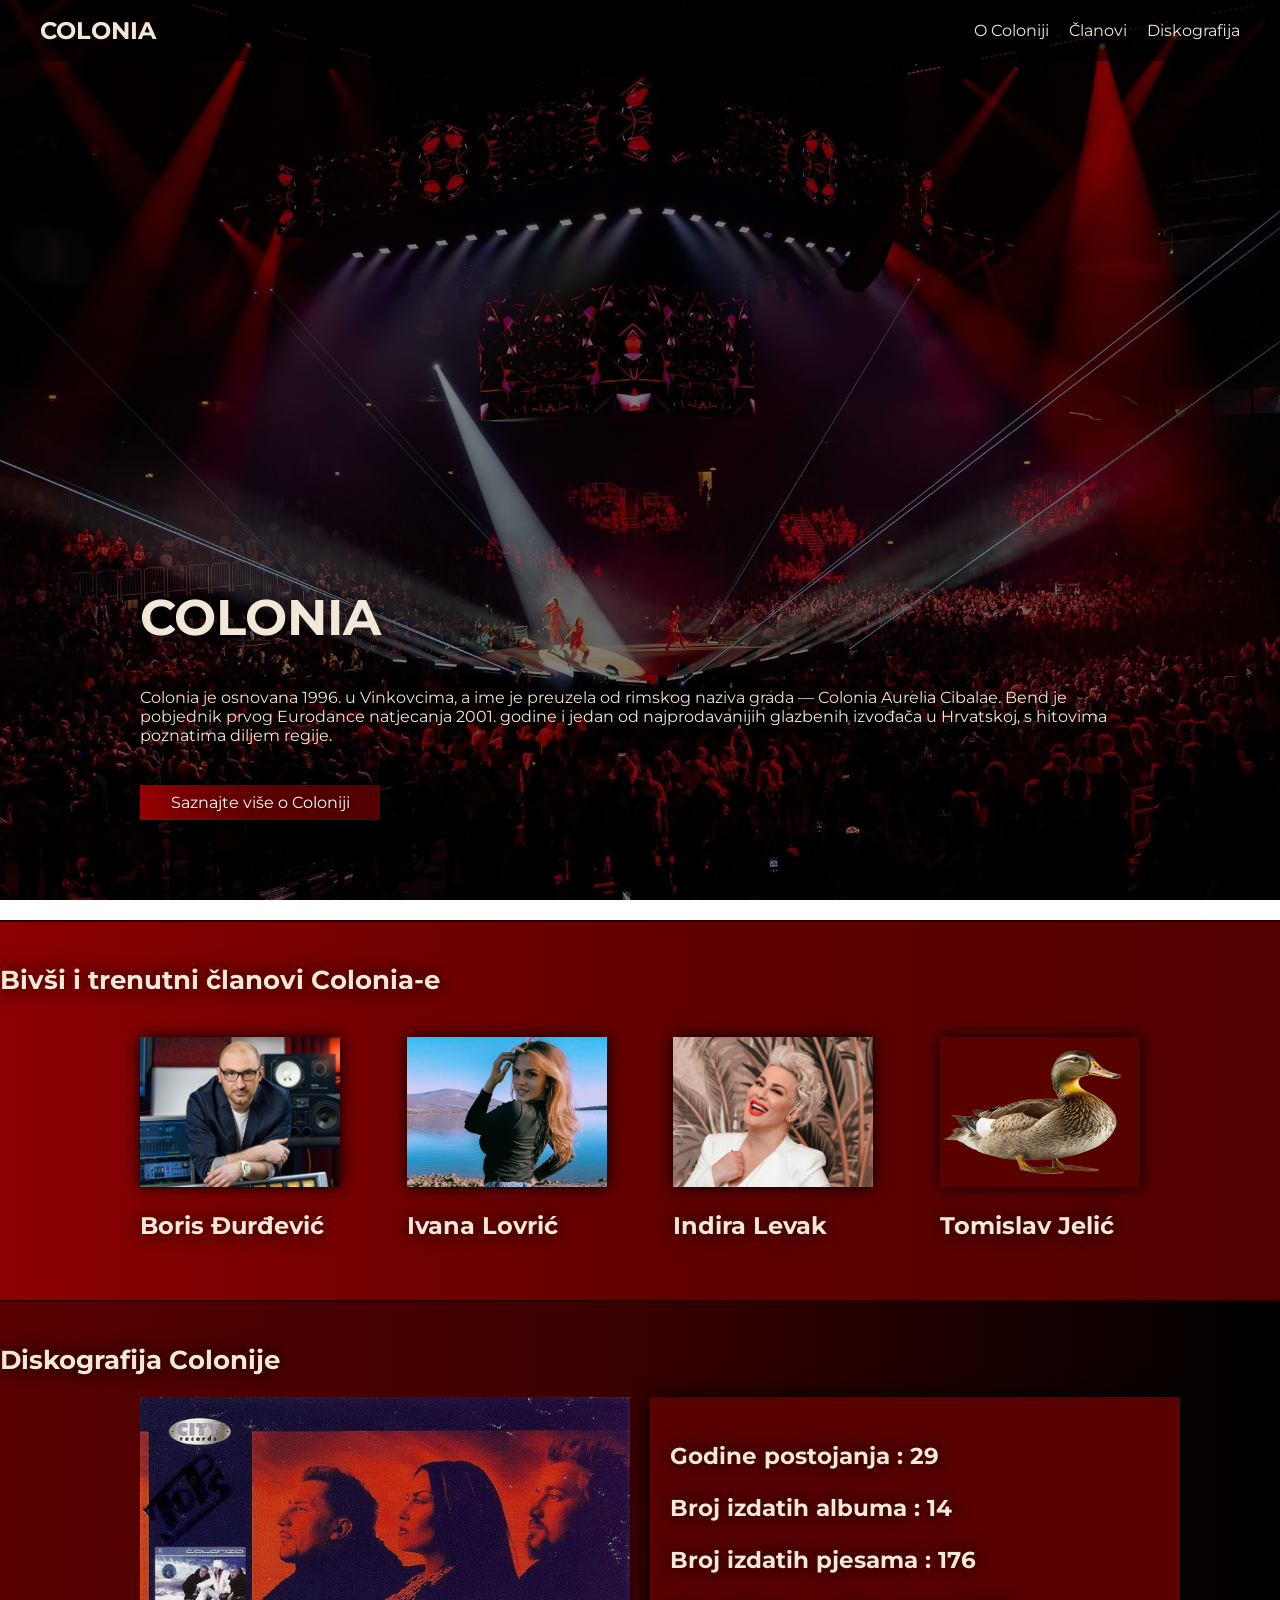
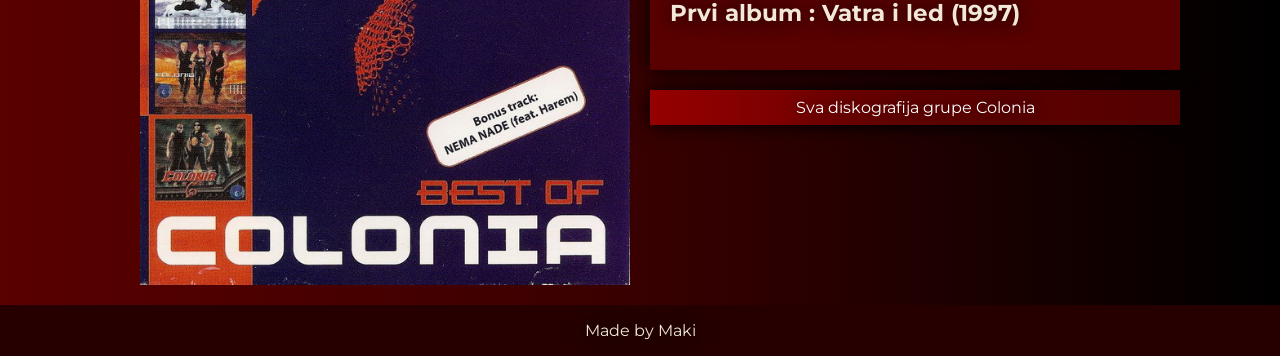
==== commit 1e35e4c6: "Added discography section and new footer" ====
--- a/index.html
+++ b/index.html
@@ -15,7 +15,7 @@
                     <nav>
                         <a href="pages/about.html">O Coloniji</a>
                         <a href="#members">Članovi</a>
-                        <a>Diskografija</a>
+                        <a href="#discography">Diskografija</a>
                     </nav>
                  </div>
             </header>
@@ -32,7 +32,7 @@
         </div>
 
         <section id="members">
-            <h1>Bivši i trenutni članovi Colonia-e</h1>
+            <h2 class="section-name">Bivši i trenutni članovi Colonia-e</h2>
             <div class="container">
                 <div class="member"><a href="./pages/members/boris-djurdjevic.html">
                     <img src="./images/Boris-Djurdjevic-new.jpg" alt="Boris Đurđević">
@@ -52,10 +52,28 @@
                 </a></div>
             </div>
         </section>
+
+        <section id="discography">
+            <h2 class="section-name">Diskografija Colonije</h2>
+            <div class="container">
+                <div class="discography-section">
+                    <img src="images/Best-of-Colonia.jpg" alt="Best of Colonia" class="discography-image">
+                    <div class="discography-text">
+                        <div class="discography-info">
+                            <h3>Godine postojanja : 29</h3>
+                            <h3>Broj izdatih albuma : 14</h3>
+                            <h3>Broj izdatih pjesama : 176</h3>
+                            <h3>Prvi album : Vatra i led (1997)</h3>
+                        </div>
+                        <a class="discography-button" href="pages/discography.html">Sva diskografija grupe Colonia</a>
+                    </div>
+                </div>
+            </div>
+        </section>
 <!-- Izbrisan je dio sa quote i poziv na akciju zato jer nije potrebno za moju konačnu viziju stranice -->
         <footer>
             <div class="container">
-                <p>Ovo je moj prvi samostalni projekt u obliku fanpage-a za grupu Colonia. U ovom sam demu završio "about" stranicu. (28.9.2026.)</p>
+                <p>Made by <a href="https://github.com/rakicdev">Maki</a></p>
             </div>
         </footer>
     </body>
--- a/style.css
+++ b/style.css
@@ -1,5 +1,6 @@
 html {
     scroll-behavior: smooth;
+    text-shadow: 0 0 20px black;
 }
 
 body {
@@ -7,6 +8,9 @@
     margin:0;
     padding:0;
     color: #F2E8D8;
+    min-height: 100dvh;
+    display:flex;
+    flex-direction:column;
 }
 
 .container {
@@ -111,11 +115,9 @@
     border-style: solid;
     border-width: 2px 0;
     border-color: #260000;
-    text-shadow: 0 0 20px black;
-}
-
-#members h1 {
-    justify-self: center;
+}
+
+#members h2 {
     padding: 0 0 20px 0;
 }
 
@@ -124,13 +126,17 @@
     flex-direction:row;
     flex-wrap: wrap;
     justify-content: space-between;
-    min-width:1000px;
 }
 
 .member {
     display:flex;
     flex-direction:column;
-    align-items: center;
+    justify-content: center;
+    min-height: auto;
+}
+
+.member h2 {
+    justify-self: center;
 }
 
 .member img {
@@ -144,8 +150,8 @@
     align-items: center;
     justify-content: center;
     margin-top: auto;
-    background-color:gray;
-    color: white;
+    background-color:#260000;
+    color:#F2E8D8;
 }
 
 .hero-background.members-page {
@@ -163,7 +169,6 @@
     font-size: 50px;
     margin:0px;
     margin:0px;
-    text-shadow: 0 0 20px black
 }
 
 #image1 {
@@ -206,7 +211,7 @@
 .member-info p {
     margin-bottom: 5px;
 }
-#member-info, #about-info {
+#member-info, #about-info, #discography-info {
     background: linear-gradient(90deg, rgba(140, 0, 0, 1) 0%, rgba(99, 0, 0, 1) 50%, rgba(82, 0, 0, 1) 100%);
     height: auto;
     display: flow-root;
@@ -214,5 +219,56 @@
     border-width: 2px 0;
     border-color: #260000;
     text-align:justify;
-}
-
+    flex:1;
+}
+
+#discography {
+    padding: 20px 0;
+    background: #590000;
+    background: linear-gradient(90deg, rgba(89, 0, 0, 1) 0%, rgba(56, 0, 0, 1) 50%, rgba(0, 0, 0, 1) 100%);
+}
+
+.section-name {
+    font-size: 26px;
+    justify-self: center;
+}
+
+.discography-section {
+    display:flex;
+    flex-direction:row;
+    gap: 20px;
+}
+
+.discography-image {
+    width: 490px;
+    height: auto;
+}
+
+.discography-text {
+    display:flex;
+    flex-direction: column;
+    gap:20px;
+}
+
+.discography-info {
+    background-color :#590000;
+    box-shadow:0 0 20px #000000;
+    width: 490px;
+    padding: 20px;
+    font-size:20px;
+}
+
+.discography-button {
+    display:block;
+    height:35px;
+    width:490px;
+    padding: 0 20px;
+    font-size:16px;
+    background: #960000;
+    background: linear-gradient(90deg, rgba(150, 0, 0, 1) 0%, rgba(99, 0, 0, 1) 50%, rgba(82, 0, 0, 1) 100%);
+    border: 0;
+    box-shadow:   0 0 20px #000000;
+    color:white; 
+    text-align: center;
+    align-content:center;
+}
